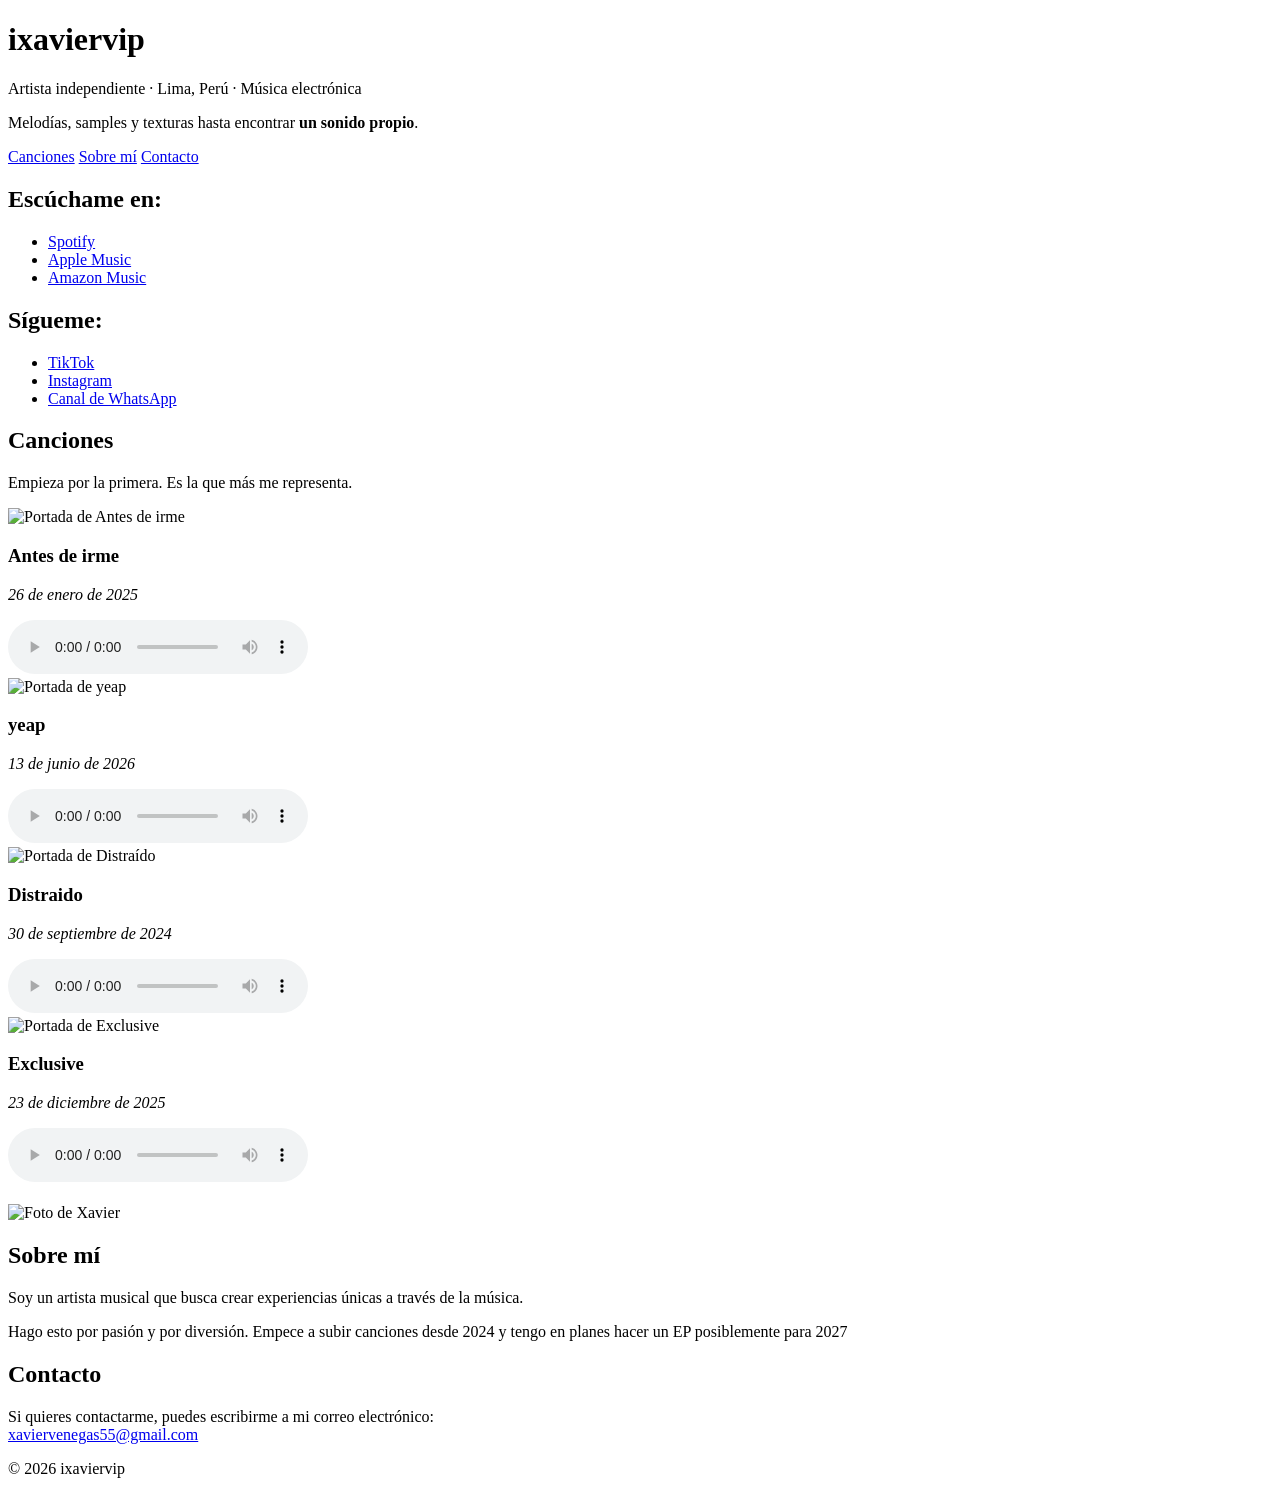
==== index.html @ 906c3d99 "Create index.html for artist ixaviervip This HTML file serves as the main webpage for the artist ixa" ====
<!DOCTYPE html>
    <html lang="es">
        <head>
            <meta charset="utf-8">
            <meta name="viewport" content="width=device-width, initial-scale=1">
            <title>ixaviervip</title>
            <link rel="preconnect" href="https://fonts.googleapis.com">
            <link rel="preconnect" href="https://fonts.gstatic.com" crossorigin>
            <link href="https://fonts.googleapis.com/css2?family=Tiny5+Duo:ital,wght@0,100..900;1,100..900&display=swap" rel="stylesheet">
            <link rel="stylesheet" href="css/style.css">
        </head>
        <body>

            <!-- Cabecera: título y descripción del artista -->

            <header>
                <h1>ixaviervip</h1>
                <p>Artista independiente · Lima, Perú · Música electrónica</p>
                <p>Melodías, samples y texturas hasta encontrar <strong>un sonido propio</strong>.</p>
            </header>

            <!-- Menú de navegación: enlaces a las secciones de abajo -->

            <nav>
                <a href="#canciones">Canciones</a>
                <a href="#sobre-mi">Sobre mí</a>
                <a  href="#contacto">Contacto</a>
            </nav>
    <!-- Enlaces para escuchar mi música y seguirme en redes -->
     
            <section>
                <h2>Escúchame en:</h2>
    <!-- ul = lista con viñetas; cada li es un elemento de la lista -->
                    <ul>
                        <li><a href="https://open.spotify.com/artist/0CFzduNz38JecWC8a5LM9j">Spotify</a></li>
                        <li><a href="https://music.apple.com/gb/artist/ixaviervip/1759605586">Apple Music</a></li>
                        <li><a href="https://music.amazon.com.mx/artists/B0DBJC9X1J/ixaviervip">Amazon Music</a></li>
                    </ul>

                 <h2>Sígueme:</h2>
                    <ul>
                        <li><a href="https://www.tiktok.com/@ixaviervip">TikTok</a></li>
                        <li><a href="https://www.instagram.com/ixaviervip/">Instagram</a></li>
                        <li><a href="https://whatsapp.com/channel/0029Va5AgJGAYlUStphP7M1o">Canal de WhatsApp</a></li>
                    </ul>
            </section>
            <section>   
                <h2 id="canciones">Canciones</h2>
                <p>Empieza por la primera. Es la que más me representa.</p>

                <article>
                    <img src="img/portada_antes_de_irme.png" alt="Portada de Antes de irme" width="130">
                    <div>
                        <h3>Antes de irme</h3>
                        <p><em>26 de enero de 2025</em></p>
                        <audio src="audio/Antes-de-irme.wav" controls></audio>
                    </div>
                </article>
                <article>
                    <img src="img/portada_yeap.jpg" alt="Portada de yeap" width="130">
                    <div>
                        <h3>yeap</h3>
                        <p><em>13 de junio de 2026</em></p>
                        <audio src="audio/yeap.wav" controls></audio>
                    </div>
                </article>
                <article>
                    <img src="img/portada_distraido.png" alt="Portada de Distraído" width="130">
                    <div>
                        <h3>Distraido</h3>
                        <p><em>30 de septiembre de 2024</em></p>
                        <audio src="audio/Distraido.wav" controls></audio>
                    </div>
                </article>
                <article>
                    <img src="img/portada_exclusive.png" alt="Portada de Exclusive" width="130">
                    <div>
                        <h3>Exclusive</h3>
                        <p><em>23 de diciembre de 2025</em></p>
                        <audio src="audio/Exclusive.wav" controls></audio>
                    </div>
                </article>
            </section>
            <br>
            <section>
                <img src="img/xavier_sobre_mi.jpg" alt="Foto de Xavier" width="260">
                <h2 id="sobre-mi">Sobre mí</h2>
                <p>Soy un artista musical que busca crear experiencias únicas a través de la música.</p> 
                <p>Hago esto por pasión y por diversión. Empece a subir canciones desde 2024 y tengo en planes hacer un EP posiblemente para 2027</p>
            </section>
            <section>
                <h2 id="contacto">Contacto</h2>
                <p>Si quieres contactarme, puedes escribirme a mi correo electrónico:<br> <a href="mailto:xaviervenegas55@gmail.com">xaviervenegas55@gmail.com</a></p>
            </section>
         <footer>
            <p>© 2026 ixaviervip</p>
        </footer>
        
        </body>
    </html>
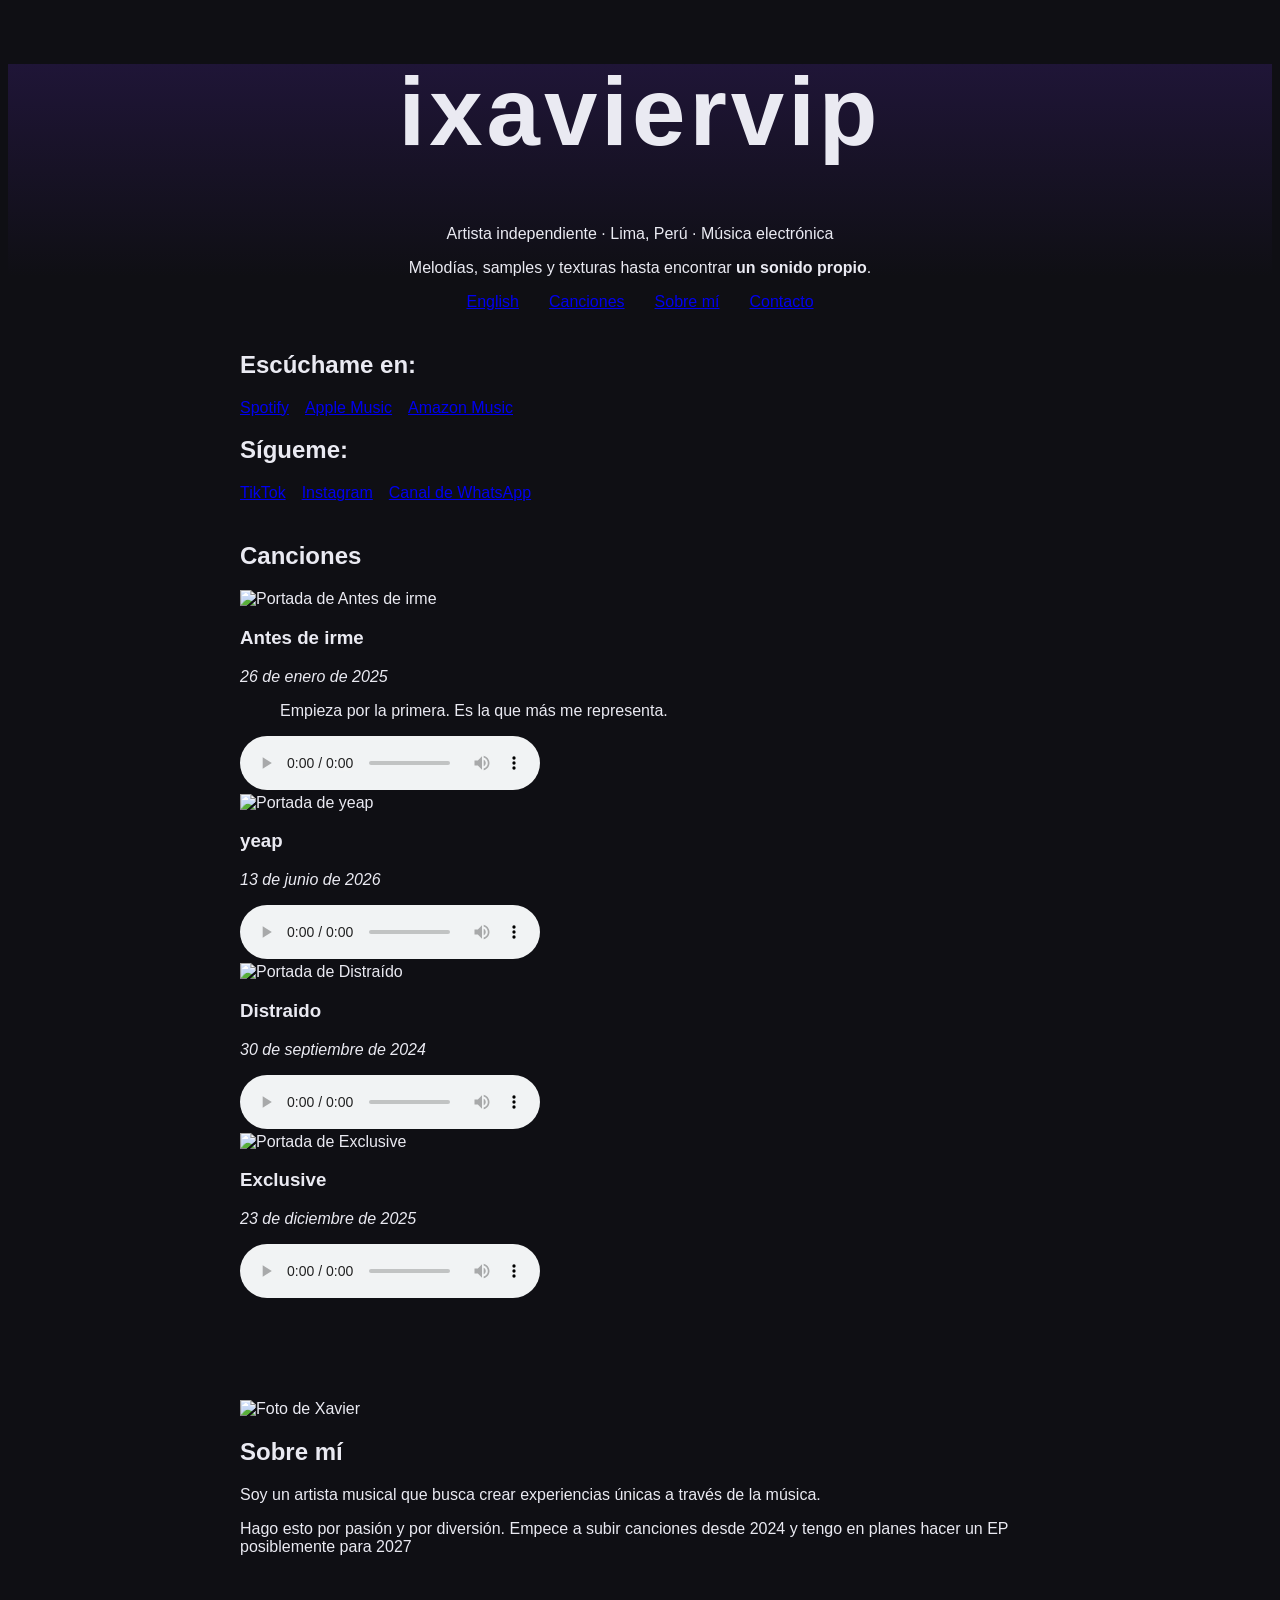
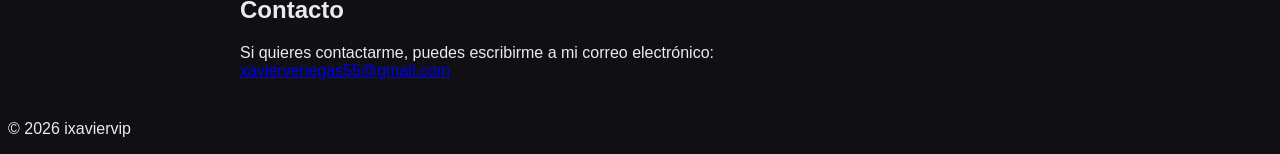
==== commit 6468c757: "Refactor index.html with comments for clarity Added comments to structure and explain sections of th" ====
--- a/index.html
+++ b/index.html
@@ -1,100 +1,129 @@
-    <!DOCTYPE html>
-    <html lang="es">
-        <head>
-            <meta charset="utf-8">
-            <meta name="viewport" content="width=device-width, initial-scale=1">
-            <title>ixaviervip</title>
-            <link rel="preconnect" href="https://fonts.googleapis.com">
-            <link rel="preconnect" href="https://fonts.gstatic.com" crossorigin>
-            <link href="https://fonts.googleapis.com/css2?family=Tiny5+Duo:ital,wght@0,100..900;1,100..900&display=swap" rel="stylesheet">
-            <link rel="stylesheet" href="css/style.css">
-        </head>
-        <body>
+<!DOCTYPE html> <!-- Indica que es un documento HTML5 -->
+<html lang="es"> <!-- Raíz de la página; lang="es" = idioma español -->
 
-            <!-- Cabecera: título y descripción del artista -->
+<!-- ==========================================================
+     HEAD: información de la página que no se ve en pantalla
+     ========================================================== -->
+<head>
+    <meta charset="utf-8"> <!-- Permite tildes y la ñ -->
+    <meta name="viewport" content="width=device-width, initial-scale=1"> <!-- Adapta la página al móvil -->
+    <title>ixaviervip</title> <!-- Texto de la pestaña del navegador -->
 
-            <header>
-                <h1>ixaviervip</h1>
-                <p>Artista independiente · Lima, Perú · Música electrónica</p>
-                <p>Melodías, samples y texturas hasta encontrar <strong>un sonido propio</strong>.</p>
-            </header>
+    <!-- Fuente Tiny5 Duo (Google Fonts) -->
+    <link rel="preconnect" href="https://fonts.googleapis.com">
+    <link rel="preconnect" href="https://fonts.gstatic.com" crossorigin>
+    <link href="https://fonts.googleapis.com/css2?family=Tiny5+Duo:ital,wght@0,100..900;1,100..900&display=swap" rel="stylesheet">
 
-            <!-- Menú de navegación: enlaces a las secciones de abajo -->
+    <!-- Mis estilos -->
+    <link rel="stylesheet" href="css/style.css">
+</head>
 
-            <nav>
-                <a href="#canciones">Canciones</a>
-                <a href="#sobre-mi">Sobre mí</a>
-                <a  href="#contacto">Contacto</a>
-            </nav>
-    <!-- Enlaces para escuchar mi música y seguirme en redes -->
-     
-            <section>
-                <h2>Escúchame en:</h2>
-    <!-- ul = lista con viñetas; cada li es un elemento de la lista -->
-                    <ul>
-                        <li><a href="https://open.spotify.com/artist/0CFzduNz38JecWC8a5LM9j">Spotify</a></li>
-                        <li><a href="https://music.apple.com/gb/artist/ixaviervip/1759605586">Apple Music</a></li>
-                        <li><a href="https://music.amazon.com.mx/artists/B0DBJC9X1J/ixaviervip">Amazon Music</a></li>
-                    </ul>
+<!-- ==========================================================
+     BODY: todo lo que se ve en la página
+     ========================================================== -->
+<body>
 
-                 <h2>Sígueme:</h2>
-                    <ul>
-                        <li><a href="https://www.tiktok.com/@ixaviervip">TikTok</a></li>
-                        <li><a href="https://www.instagram.com/ixaviervip/">Instagram</a></li>
-                        <li><a href="https://whatsapp.com/channel/0029Va5AgJGAYlUStphP7M1o">Canal de WhatsApp</a></li>
-                    </ul>
-            </section>
-            <section>   
-                <h2 id="canciones">Canciones</h2>
-                <p>Empieza por la primera. Es la que más me representa.</p>
+    <!-- 1. CABECERA: nombre y descripción del artista -->
+    <header>
+        <h1>ixaviervip</h1> <!-- Título principal (solo debe haber uno) -->
+        <p>Artista independiente · Lima, Perú · Música electrónica</p>
+        <p>Melodías, samples y texturas hasta encontrar <strong>un sonido propio</strong>.</p> <!-- strong = negrita -->
+    </header>
 
-                <article>
-                    <img src="img/portada_antes_de_irme.png" alt="Portada de Antes de irme" width="130">
-                    <div>
-                        <h3>Antes de irme</h3>
-                        <p><em>26 de enero de 2025</em></p>
-                        <audio src="audio/Antes-de-irme.wav" controls></audio>
-                    </div>
-                </article>
-                <article>
-                    <img src="img/portada_yeap.jpg" alt="Portada de yeap" width="130">
-                    <div>
-                        <h3>yeap</h3>
-                        <p><em>13 de junio de 2026</em></p>
-                        <audio src="audio/yeap.wav" controls></audio>
-                    </div>
-                </article>
-                <article>
-                    <img src="img/portada_distraido.png" alt="Portada de Distraído" width="130">
-                    <div>
-                        <h3>Distraido</h3>
-                        <p><em>30 de septiembre de 2024</em></p>
-                        <audio src="audio/Distraido.wav" controls></audio>
-                    </div>
-                </article>
-                <article>
-                    <img src="img/portada_exclusive.png" alt="Portada de Exclusive" width="130">
-                    <div>
-                        <h3>Exclusive</h3>
-                        <p><em>23 de diciembre de 2025</em></p>
-                        <audio src="audio/Exclusive.wav" controls></audio>
-                    </div>
-                </article>
-            </section>
-            <br>
-            <section>
-                <img src="img/xavier_sobre_mi.jpg" alt="Foto de Xavier" width="260">
-                <h2 id="sobre-mi">Sobre mí</h2>
-                <p>Soy un artista musical que busca crear experiencias únicas a través de la música.</p> 
-                <p>Hago esto por pasión y por diversión. Empece a subir canciones desde 2024 y tengo en planes hacer un EP posiblemente para 2027</p>
-            </section>
-            <section>
-                <h2 id="contacto">Contacto</h2>
-                <p>Si quieres contactarme, puedes escribirme a mi correo electrónico:<br> <a href="mailto:xaviervenegas55@gmail.com">xaviervenegas55@gmail.com</a></p>
-            </section>
-         <footer>
-            <p>© 2026 ixaviervip</p>
-        </footer>
-        
-        </body>
-    </html>
+    <!-- 2. MENÚ: enlaces internos que llevan a cada sección por su id -->
+    <nav>
+        <a href="en.html" class="idioma">English</a>
+        <a href="#canciones">Canciones</a>
+        <a href="#sobre-mi">Sobre mí</a>
+        <a href="#contacto">Contacto</a>
+    </nav>
+
+    <!-- 3. ENLACES: plataformas de música y redes sociales -->
+    <section>
+        <h2>Escúchame en:</h2>
+        <!-- ul = lista con viñetas; cada li es un elemento de la lista -->
+        <ul>
+            <li><a href="https://open.spotify.com/artist/0CFzduNz38JecWC8a5LM9j">Spotify</a></li>
+            <li><a href="https://music.apple.com/gb/artist/ixaviervip/1759605586">Apple Music</a></li>
+            <li><a href="https://music.amazon.com.mx/artists/B0DBJC9X1J/ixaviervip">Amazon Music</a></li>
+        </ul>
+
+        <h2>Sígueme:</h2>
+        <ul>
+            <li><a href="https://www.tiktok.com/@ixaviervip">TikTok</a></li>
+            <li><a href="https://www.instagram.com/ixaviervip/">Instagram</a></li>
+            <li><a href="https://whatsapp.com/channel/0029Va5AgJGAYlUStphP7M1o">Canal de WhatsApp</a></li>
+        </ul>
+    </section>
+
+    <!-- 4. CANCIONES: cada article es una tarjeta (portada + título + fecha + audio) -->
+    <section>
+        <h2 id="canciones">Canciones</h2> <!-- El id es el destino del enlace del menú -->
+
+        <!-- Canción 1 -->
+        <article>
+            <img src="img/portada_antes_de_irme.png" alt="Portada de Antes de irme" width="130"> <!-- alt = descripción de la imagen -->
+            <div> <!-- Agrupa el texto para ponerlo al lado de la portada -->
+                <h3>Antes de irme</h3>
+                <p><em>26 de enero de 2025</em></p> <!-- em = cursiva -->
+                <blockquote>Empieza por la primera. Es la que más me representa.</blockquote> <!-- Cita -->
+                <audio src="audio/Antes-de-irme.wav" controls></audio> <!-- controls = muestra los botones -->
+            </div>
+        </article>
+
+        <!-- Canción 2 -->
+        <article>
+            <img src="img/portada_yeap.jpg" alt="Portada de yeap" width="130">
+            <div>
+                <h3>yeap</h3>
+                <p><em>13 de junio de 2026</em></p>
+                <audio src="audio/yeap.wav" controls></audio>
+            </div>
+        </article>
+
+        <!-- Canción 3 -->
+        <article>
+            <img src="img/portada_distraido.png" alt="Portada de Distraído" width="130">
+            <div>
+                <h3>Distraido</h3>
+                <p><em>30 de septiembre de 2024</em></p>
+                <audio src="audio/Distraido.wav" controls></audio>
+            </div>
+        </article>
+
+        <!-- Canción 4 -->
+        <article>
+            <img src="img/portada_exclusive.png" alt="Portada de Exclusive" width="130">
+            <div>
+                <h3>Exclusive</h3>
+                <p><em>23 de diciembre de 2025</em></p>
+                <audio src="audio/Exclusive.wav" controls></audio>
+            </div>
+        </article>
+    </section>
+
+    <br> <!-- Salto de línea para separar secciones (mejor hacerlo con CSS: margin) -->
+
+    <!-- 5. SOBRE MÍ -->
+    <section>
+        <img src="img/xavier_sobre_mi.jpg" alt="Foto de Xavier" width="260">
+        <h2 id="sobre-mi">Sobre mí</h2>
+        <p>Soy un artista musical que busca crear experiencias únicas a través de la música.</p>
+        <p>Hago esto por pasión y por diversión. Empece a subir canciones desde 2024 y tengo en planes hacer un EP posiblemente para 2027</p>
+    </section>
+
+    <!-- 6. CONTACTO -->
+    <section>
+        <h2 id="contacto">Contacto</h2>
+        <p>Si quieres contactarme, puedes escribirme a mi correo electrónico:<br> <!-- br = salto de línea -->
+            <a href="mailto:xaviervenegas55@gmail.com">xaviervenegas55@gmail.com</a> <!-- mailto: abre el correo -->
+        </p>
+    </section>
+
+    <!-- 7. PIE DE PÁGINA -->
+    <footer>
+        <p>© 2026 ixaviervip</p>
+    </footer>
+
+</body>
+</html>
--- a/css/style.css
+++ b/css/style.css
@@ -0,0 +1,35 @@
+   body {   
+    background: #0f0f14;
+    color: #eaeaf2;
+    font-family: Arial, sans-serif; 
+    }
+    section {
+     max-width: 800px;
+    margin: 40px auto; 
+    }
+   header { 
+    text-align: center; 
+    background: linear-gradient(#1f1537, #0f0f14); 
+    }
+    h1 {
+  font-family: "Tiny5 Duo", sans-serif;
+  font-weight: 700;
+  font-style: normal;
+  font-size: clamp(2.5rem, 10vw, 6rem);
+  letter-spacing: 4px;
+  line-height: 1;
+  font-variation-settings: "ROND" 100;
+    }
+   nav { 
+    display: flex; 
+    justify-content: center; 
+    gap: 30px; position: sticky; 
+    top: 0; 
+}
+/* Listas de enlaces: sin viñetas y en horizontal */
+  section ul {
+    list-style: none;   /* quita los puntos */
+    padding: 0;         /* quita la sangría */
+    display: flex;      /* pone los elementos en fila */
+    gap: 16px;          /* espacio entre ellos */
+  }
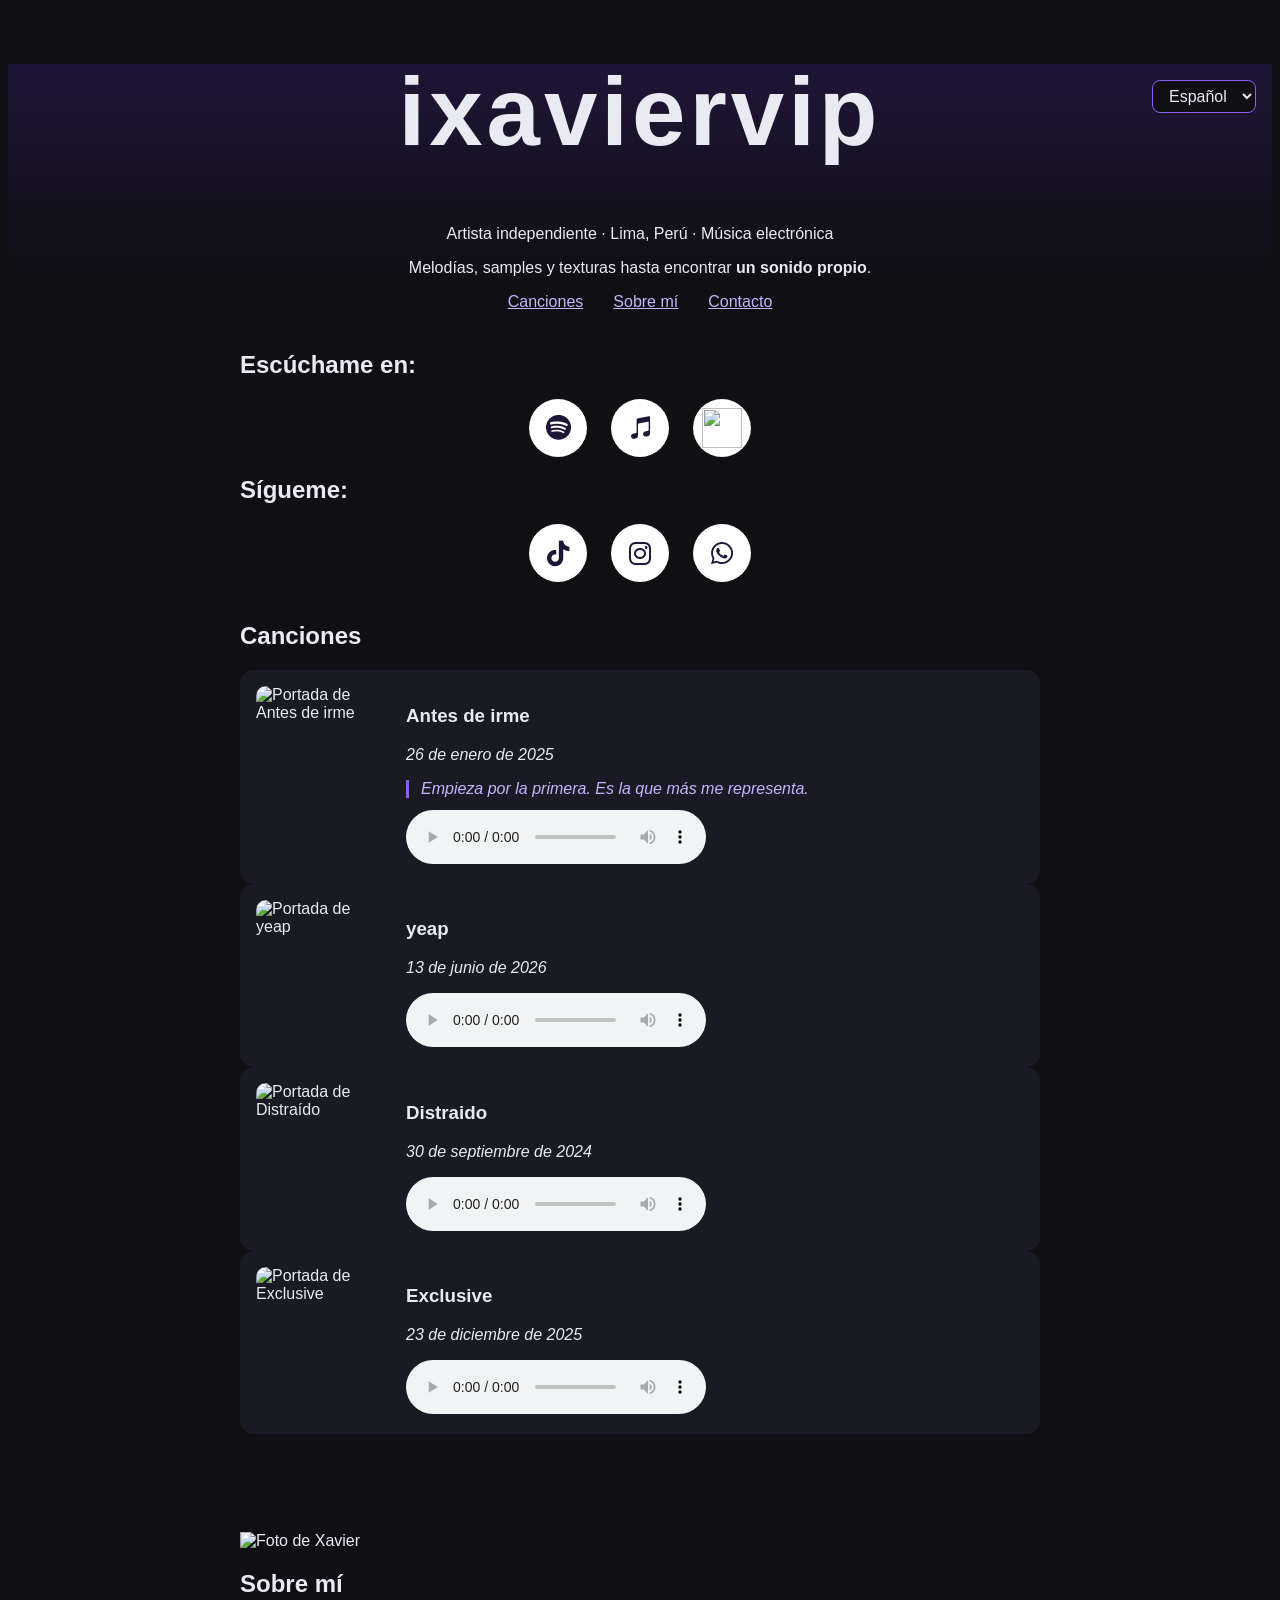
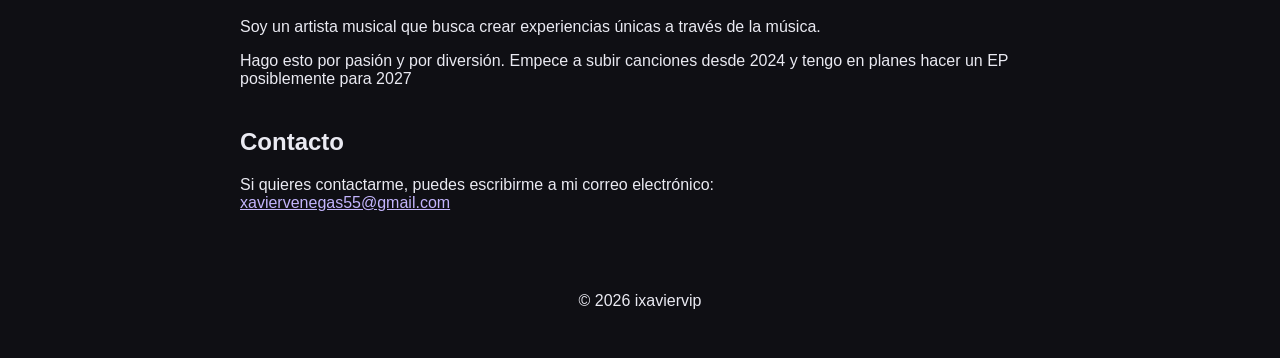
==== commit 8d8f8219: "Enhance index.html with language selector and icons Added language selector and social media icons w" ====
--- a/index.html
+++ b/index.html
@@ -13,6 +13,8 @@
     <link rel="preconnect" href="https://fonts.googleapis.com">
     <link rel="preconnect" href="https://fonts.gstatic.com" crossorigin>
     <link href="https://fonts.googleapis.com/css2?family=Tiny5+Duo:ital,wght@0,100..900;1,100..900&display=swap" rel="stylesheet">
+    <!-- Iconos de Font Awesome -->
+    <link rel="stylesheet" href="https://cdnjs.cloudflare.com/ajax/libs/font-awesome/6.5.2/css/all.min.css">
 
     <!-- Mis estilos -->
     <link rel="stylesheet" href="css/style.css">
@@ -25,6 +27,13 @@
 
     <!-- 1. CABECERA: nombre y descripción del artista -->
     <header>
+        <!-- Selector de idioma (desplegable, esquina superior derecha) -->
+    <div class="idiomas">
+        <select onchange="location.href=this.value" aria-label="Idioma">
+            <option value="index.html" selected>Español</option>
+            <option value="en.html">English</option>
+        </select>
+    </div>
         <h1>ixaviervip</h1> <!-- Título principal (solo debe haber uno) -->
         <p>Artista independiente · Lima, Perú · Música electrónica</p>
         <p>Melodías, samples y texturas hasta encontrar <strong>un sonido propio</strong>.</p> <!-- strong = negrita -->
@@ -32,7 +41,6 @@
 
     <!-- 2. MENÚ: enlaces internos que llevan a cada sección por su id -->
     <nav>
-        <a href="en.html" class="idioma">English</a>
         <a href="#canciones">Canciones</a>
         <a href="#sobre-mi">Sobre mí</a>
         <a href="#contacto">Contacto</a>
@@ -40,20 +48,20 @@
 
     <!-- 3. ENLACES: plataformas de música y redes sociales -->
     <section>
+        <!-- ul = lista con viñetas; cada li es un elemento de la lista -->
         <h2>Escúchame en:</h2>
-        <!-- ul = lista con viñetas; cada li es un elemento de la lista -->
-        <ul>
-            <li><a href="https://open.spotify.com/artist/0CFzduNz38JecWC8a5LM9j">Spotify</a></li>
-            <li><a href="https://music.apple.com/gb/artist/ixaviervip/1759605586">Apple Music</a></li>
-            <li><a href="https://music.amazon.com.mx/artists/B0DBJC9X1J/ixaviervip">Amazon Music</a></li>
-        </ul>
+             <ul class="redes">
+                <li><a href="https://open.spotify.com/artist/0CFzduNz38JecWC8a5LM9j" aria-label="Spotify"><i class="fa-brands fa-spotify"></i></a></li>
+                <li><a href="https://music.apple.com/gb/artist/ixaviervip/1759605586" aria-label="Apple Music"><i class="fa-brands fa-itunes-note"></i></a></li>
+                <li><a href="https://music.amazon.com.mx/artists/B0DBJC9X1J/ixaviervip" aria-label="Amazon Music"><img src="img/icons/amazon-music.svg" alt=""></a></li>
+             </ul>
 
         <h2>Sígueme:</h2>
-        <ul>
-            <li><a href="https://www.tiktok.com/@ixaviervip">TikTok</a></li>
-            <li><a href="https://www.instagram.com/ixaviervip/">Instagram</a></li>
-            <li><a href="https://whatsapp.com/channel/0029Va5AgJGAYlUStphP7M1o">Canal de WhatsApp</a></li>
-        </ul>
+            <ul class="redes">
+                <li><a href="https://www.tiktok.com/@ixaviervip" aria-label="TikTok"><i class="fa-brands fa-tiktok"></i></a></li>
+                <li><a href="https://www.instagram.com/ixaviervip/" aria-label="Instagram"><i class="fa-brands fa-instagram"></i></a></li>
+                <li><a href="https://whatsapp.com/channel/0029Va5AgJGAYlUStphP7M1o" aria-label="Canal de WhatsApp"><i class="fa-brands fa-whatsapp"></i></a></li>
+            </ul>
     </section>
 
     <!-- 4. CANCIONES: cada article es una tarjeta (portada + título + fecha + audio) -->
--- a/css/style.css
+++ b/css/style.css
@@ -1,35 +1,157 @@
-   body {   
+/* ==========================================================
+   ESTILOS DE ixaviervip
+   Orden: 1. Base · 2. Cabecera y título · 3. Menú
+          4. Secciones · 5. Listas de enlaces
+          6. Tarjetas de canciones · 7. Cita
+   ========================================================== */
+
+
+/* ===== 1. BASE: lo que afecta a toda la página ===== */
+body {
+  background: #0f0f14;           /* fondo oscuro */
+  color: #eaeaf2;                /* color del texto */
+  font-family: Arial, sans-serif; /* letra de todo el texto */
+}
+
+
+/* ===== 2. CABECERA Y TÍTULO ===== */
+header {
+  text-align: center;                                /* centra el texto */
+  background: linear-gradient(#1f1537, #0f0f14);     /* degradado: morado arriba, oscuro abajo */
+  position: relative;                                /* el selector de idioma se coloca respecto al header */
+}
+
+.idiomas {
+    position: absolute;   /* lo saca del flujo normal */
+    top: 16px;            /* separación desde arriba */
+    right: 16px;          /* separación desde la derecha */
+}
+
+.idiomas select {
     background: #0f0f14;
     color: #eaeaf2;
-    font-family: Arial, sans-serif; 
+    border: 1px solid #8b5cf6;
+    border-radius: 8px;
+    padding: 6px 12px;
+    font-size: 1rem;
+    cursor: pointer;
+}
+
+@media (max-width: 600px) {
+    .idiomas {
+        position: static;       /* en móvil deja de ser esquina y pasa a ir centrado arriba */
+        width: max-content;
+        margin: 12px auto 0;
     }
-    section {
-     max-width: 800px;
-    margin: 40px auto; 
-    }
-   header { 
-    text-align: center; 
-    background: linear-gradient(#1f1537, #0f0f14); 
-    }
-    h1 {
-  font-family: "Tiny5 Duo", sans-serif;
-  font-weight: 700;
-  font-style: normal;
-  font-size: clamp(2.5rem, 10vw, 6rem);
-  letter-spacing: 4px;
-  line-height: 1;
-  font-variation-settings: "ROND" 100;
-    }
-   nav { 
-    display: flex; 
-    justify-content: center; 
-    gap: 30px; position: sticky; 
-    top: 0; 
 }
-/* Listas de enlaces: sin viñetas y en horizontal */
-  section ul {
-    list-style: none;   /* quita los puntos */
-    padding: 0;         /* quita la sangría */
-    display: flex;      /* pone los elementos en fila */
-    gap: 16px;          /* espacio entre ellos */
-  }
+
+h1 {
+  font-family: "Tiny5 Duo", sans-serif;   /* fuente de Google Fonts (sans-serif es el respaldo) */
+  font-weight: 700;                       /* grosor de la letra */
+  font-style: normal;                     /* sin cursiva */
+  font-size: clamp(2.5rem, 10vw, 6rem);   /* tamaño: mínimo, ideal según pantalla, máximo */
+  letter-spacing: 4px;                    /* espacio entre letras */
+  line-height: 1;                         /* altura de línea ajustada */
+  font-variation-settings: "ROND" 100;    /* redondea las esquinas de los píxeles */
+}
+
+a {
+  color: #c4b5fd;                /* color de todos los enlaces: lila claro (legible sobre fondo oscuro) */
+}
+
+a:hover {
+  color: #ffffff;                /* al pasar el ratón por encima, el enlace se vuelve blanco */
+}
+
+/* ===== 3. MENÚ DE NAVEGACIÓN ===== */
+nav {
+  display: flex;               /* pone los enlaces en fila */
+  justify-content: center;     /* los centra */
+  gap: 30px;                   /* espacio entre enlaces */
+  position: sticky;            /* se queda pegado arriba al bajar */
+  top: 0;                      /* pegado al borde superior */
+}
+
+
+/* ===== 4. SECCIONES ===== */
+section {
+  max-width: 800px;            /* ancho máximo del contenido */
+  margin: 40px auto;           /* 40px arriba y abajo; auto = centrada */
+}
+
+
+/* ===== 5. LISTAS DE ENLACES (Escúchame en / Sígueme) ===== */
+section ul {
+  list-style: none;            /* quita los puntos */
+  padding: 0;                  /* quita la sangría */
+  display: flex;               /* pone los elementos en fila */
+  gap: 16px;                   /* espacio entre ellos */
+}
+
+/* ===== BOTONES DE REDES Y PLATAFORMAS (círculos con icono) ===== */
+.redes {
+  justify-content: center;     /* centra los círculos (ya es flex por "section ul") */
+  gap: 24px;                   /* separación entre ellos */
+}
+
+.redes a {
+  display: flex;
+  align-items: center;         /* centra el icono dentro del círculo */
+  justify-content: center;
+  width: 58px;
+  height: 58px;
+  border-radius: 50%;          /* lo hace circular */
+  background: #ffffff;
+  color: #1f1537;              /* color de los iconos de fuente */
+  font-size: 1.6rem;           /* tamaño de esos iconos */
+  text-decoration: none;
+  transition: transform 0.2s, background 0.2s;
+}
+
+.redes a:hover {
+  transform: translateY(-4px); /* sube un poco al pasar el ratón */
+  background: #c4b5fd;         /* fondo lila al pasar el ratón */
+}
+
+.redes a img {
+  width: 40px;                 /* logo de Amazon Music */
+  height: 40px;
+}
+
+/* ===== 6. TARJETAS DE CANCIONES ===== */
+article {
+  display: flex;                    /* portada a la izquierda, texto a la derecha */
+  gap: 20px;                        /* espacio entre portada y texto */
+  background: #1a1a24;              /* fondo de la tarjeta */
+  padding: 16px;                    /* espacio interior */
+  border-radius: 14px;              /* esquinas redondeadas */
+  transition: transform 0.2s;       /* anima el movimiento al pasar el ratón */
+}
+
+article:hover {
+  transform: translateY(-4px);      /* la tarjeta sube 4px al pasar el ratón */
+}
+
+article img {
+  width: 130px;
+  height: 130px;                    /* portada cuadrada */
+  object-fit: cover;                /* recorta lo que sobre en lugar de estirar */
+  border-radius: 10px;              /* esquinas redondeadas */
+  flex-shrink: 0;                   /* evita que se encoja al faltar espacio */
+}
+
+
+/* ===== 7. CITA (blockquote) ===== */
+blockquote {
+  margin: 8px 0 12px;               /* separación arriba y abajo */
+  padding-left: 12px;               /* espacio entre la línea y el texto */
+  border-left: 3px solid #8b5cf6;   /* línea morada a la izquierda */
+  color: #c4b5fd;                   /* color del texto de la cita */
+  font-style: italic;               /* cursiva */
+}
+
+/* ===== 8. PIE DE PÁGINA ===== */
+footer {
+  text-align: center;   /* centra el texto */
+  padding: 24px;        /* espacio arriba y abajo */
+}
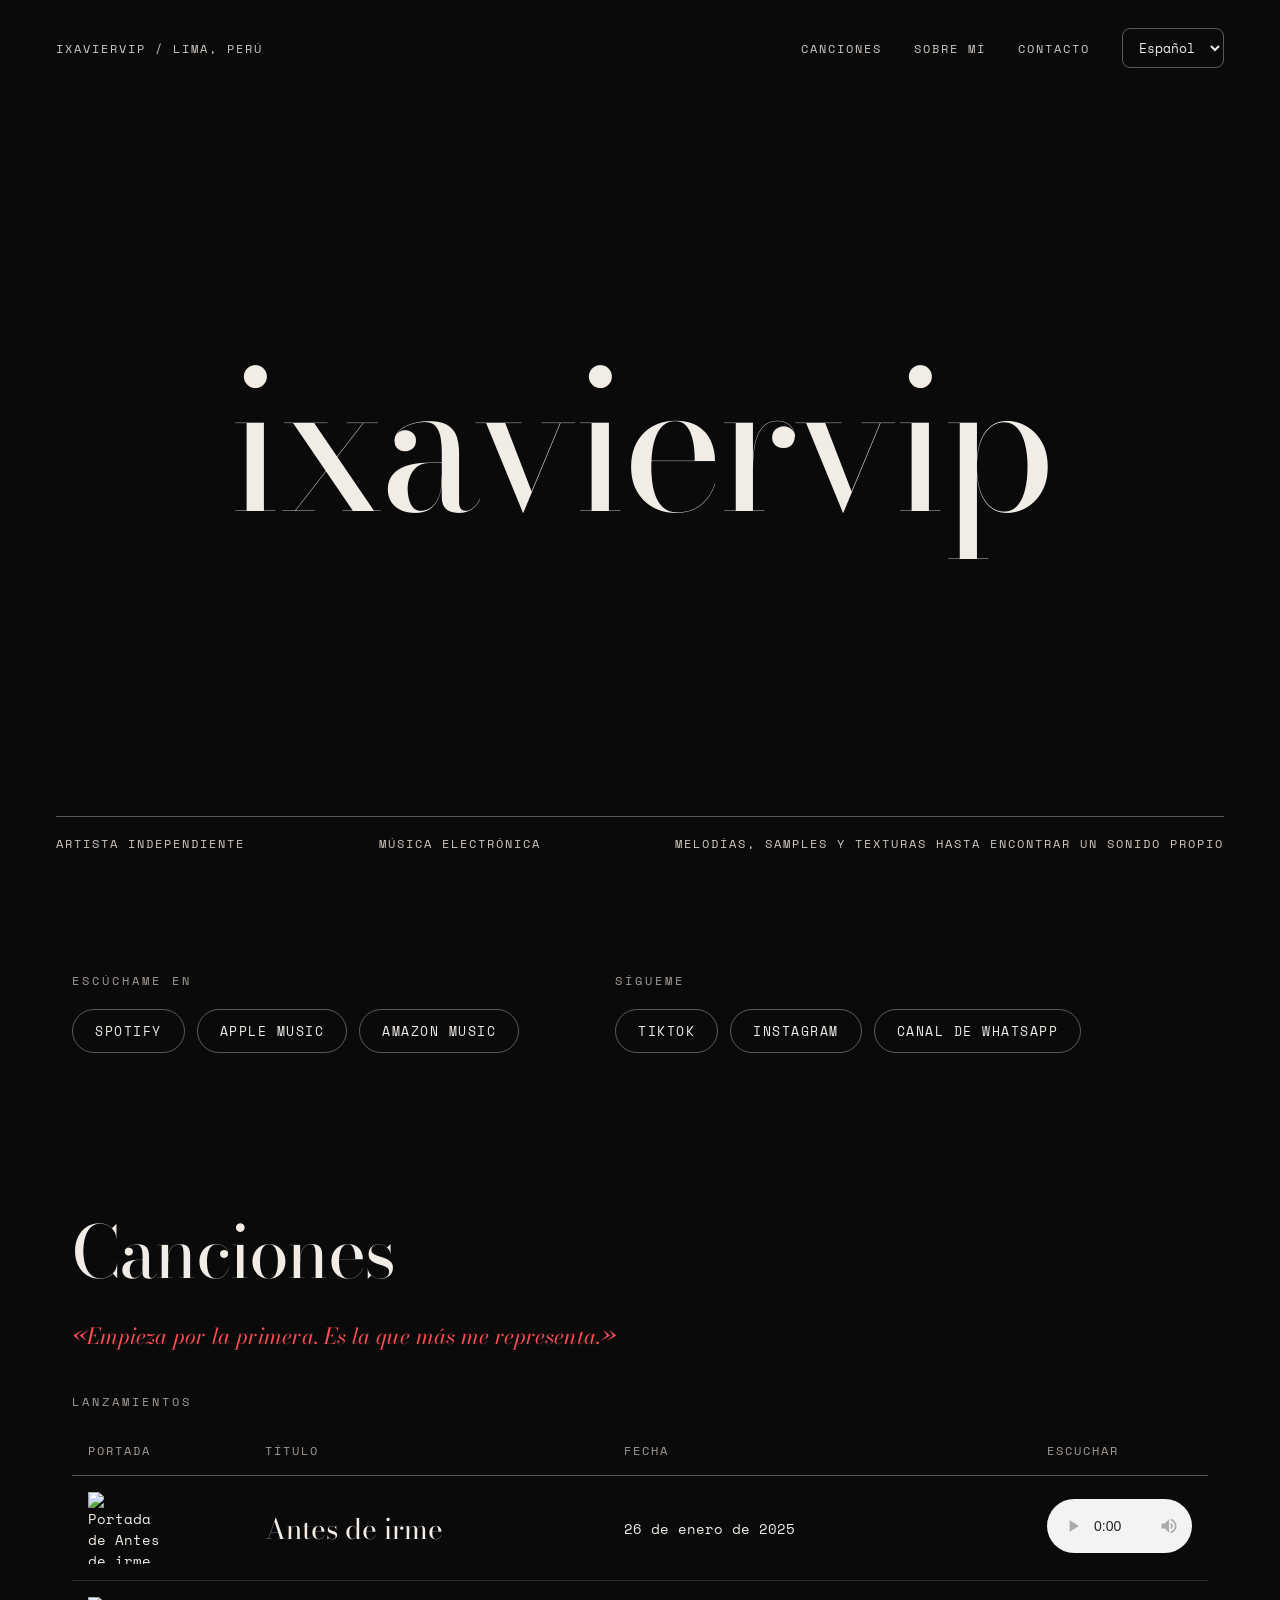
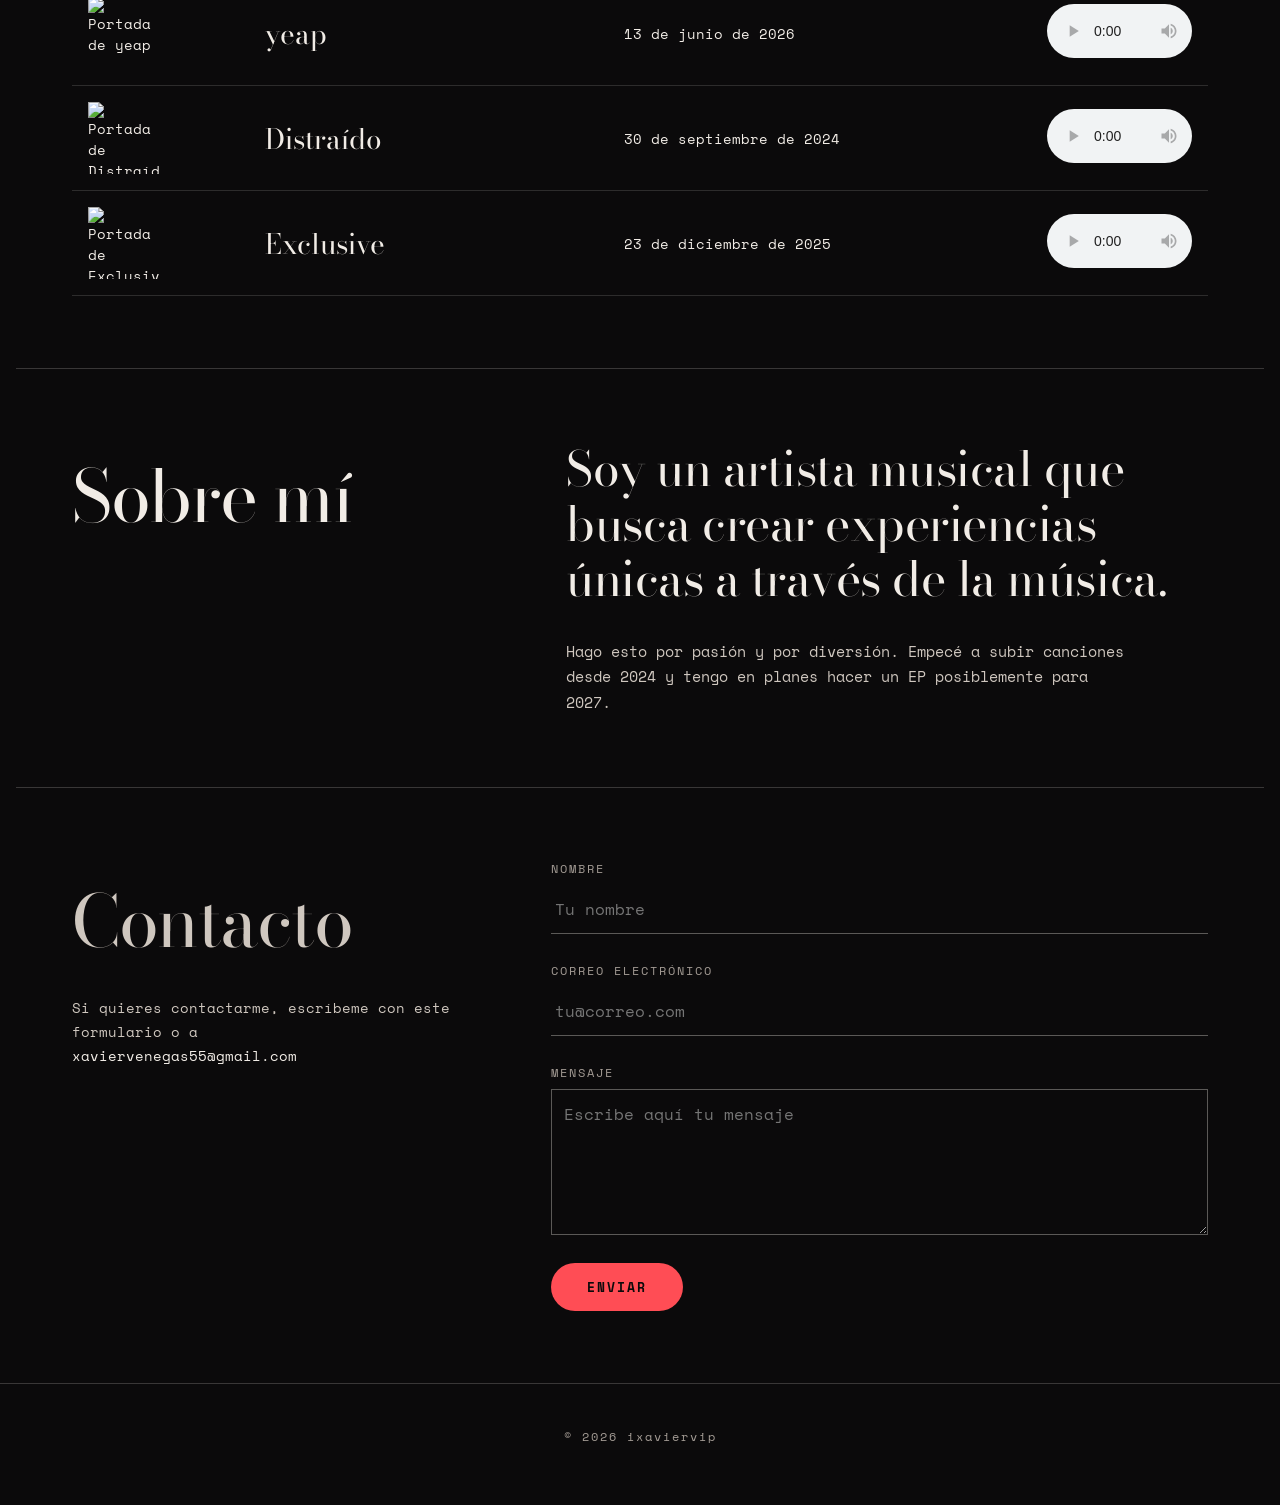
==== commit ecb293ac: "Refactor index.html structure and content" ====
--- a/index.html
+++ b/index.html
@@ -1,137 +1,156 @@
-<!DOCTYPE html> <!-- Indica que es un documento HTML5 -->
-<html lang="es"> <!-- Raíz de la página; lang="es" = idioma español -->
+<!DOCTYPE html> <!-- Documento HTML5 -->
+<html lang="es"> <!-- lang="es" = idioma de la página -->
+    <head>
+        <meta charset="UTF-8"> <!-- Permite tildes y ñ -->
+        <meta name="viewport" content="width=device-width, initial-scale=1.0"> <!-- Adapta al móvil -->
+        <title>ixaviervip</title> <!-- Texto de la pestaña -->
 
-<!-- ==========================================================
-     HEAD: información de la página que no se ve en pantalla
-     ========================================================== -->
-<head>
-    <meta charset="utf-8"> <!-- Permite tildes y la ñ -->
-    <meta name="viewport" content="width=device-width, initial-scale=1"> <!-- Adapta la página al móvil -->
-    <title>ixaviervip</title> <!-- Texto de la pestaña del navegador -->
+        <!-- Fuentes de Google: Bodoni Moda (títulos) y Space Mono (textos pequeños) -->
+        <link rel="preconnect" href="https://fonts.googleapis.com">
+        <link rel="preconnect" href="https://fonts.gstatic.com" crossorigin>
+        <link href="https://fonts.googleapis.com/css2?family=Bodoni+Moda:ital,opsz,wght@0,6..96,400;1,6..96,400&family=Space+Mono:wght@400;700&display=swap" rel="stylesheet">
 
-    <!-- Fuente Tiny5 Duo (Google Fonts) -->
-    <link rel="preconnect" href="https://fonts.googleapis.com">
-    <link rel="preconnect" href="https://fonts.gstatic.com" crossorigin>
-    <link href="https://fonts.googleapis.com/css2?family=Tiny5+Duo:ital,wght@0,100..900;1,100..900&display=swap" rel="stylesheet">
-    <!-- Iconos de Font Awesome -->
-    <link rel="stylesheet" href="https://cdnjs.cloudflare.com/ajax/libs/font-awesome/6.5.2/css/all.min.css">
+        <!-- Mis estilos -->
+        <link rel="stylesheet" href="css/style.css">
+    </head>
+    <body>
+        <!-- 1. CABECERA: foto de fondo, menú, selector de idioma y título -->
+        <header class="hero">
+            <!-- Barra superior: nombre a la izquierda, menú e idioma a la derecha -->
+             <div class="barra">    
+                <span class="etiqueta">ixaviervip / Lima, Perú</span> <!-- span = texto en línea sin significado especial -->
 
-    <!-- Mis estilos -->
-    <link rel="stylesheet" href="css/style.css">
-</head>
+                <nav class="menu"> <!-- nav = menú; los href="#..." saltan a la sección con ese id -->
+                    <a href="#canciones">Canciones</a>
+                    <a href="#sobre-mi">Sobre mí</a>
+                    <a href="#contacto">Contacto</a>
 
-<!-- ==========================================================
-     BODY: todo lo que se ve en la página
-     ========================================================== -->
-<body>
+                    <!-- select = desplegable; al cambiar, onchange lleva a la página elegida -->
+                     <select onchange="location.href=this.value" aria-label="Idioma">   
+                        <option value="index.html" selected>Español</option> <!-- selected = la opción activa -->
+                        <option value="en.html">English</option>
+                     </select>
+                </nav>
+             </div>
 
-    <!-- 1. CABECERA: nombre y descripción del artista -->
-    <header>
-        <!-- Selector de idioma (desplegable, esquina superior derecha) -->
-    <div class="idiomas">
-        <select onchange="location.href=this.value" aria-label="Idioma">
-            <option value="index.html" selected>Español</option>
-            <option value="en.html">English</option>
-        </select>
-    </div>
-        <h1>ixaviervip</h1> <!-- Título principal (solo debe haber uno) -->
-        <p>Artista independiente · Lima, Perú · Música electrónica</p>
-        <p>Melodías, samples y texturas hasta encontrar <strong>un sonido propio</strong>.</p> <!-- strong = negrita -->
-    </header>
+             <h1>ixaviervip</h1> <!-- Título principal (solo uno por página) -->
+             
+             <!-- Tres datos pequeños en la parte de abajo -->
+             <div class="datos">
+                <span>Artista independiente</span>
+                <span>Música electrónica</span>
+                <span>Melodías, samples y texturas hasta encontrar un sonido propio</span>
+             </div> 
+        </header>
 
-    <!-- 2. MENÚ: enlaces internos que llevan a cada sección por su id -->
-    <nav>
-        <a href="#canciones">Canciones</a>
-        <a href="#sobre-mi">Sobre mí</a>
-        <a href="#contacto">Contacto</a>
-    </nav>
+        <!-- 2. ENLACES: plataformas de música y redes -->
+         <section class="enlaces">
+            <div>
+                <h2 class="etiqueta-seccion">Escúchame en</h2>
+                <ul class="pills"> <!-- ul = lista; cada li es un elemento -->
+                    <li><a class="pill" href="https://open.spotify.com/artist/0CFzduNz38JecWC8a5LM9j">Spotify</a></li>
+                    <li><a class="pill" href="https://music.apple.com/gb/artist/ixaviervip/1759605586">Apple Music</a></li>
+                    <li><a class="pill" href="https://music.amazon.com.mx/artists/B0DBJC9X1J/ixaviervip">Amazon Music</a></li>
+                </ul>
+            </div>
 
-    <!-- 3. ENLACES: plataformas de música y redes sociales -->
-    <section>
-        <!-- ul = lista con viñetas; cada li es un elemento de la lista -->
-        <h2>Escúchame en:</h2>
-             <ul class="redes">
-                <li><a href="https://open.spotify.com/artist/0CFzduNz38JecWC8a5LM9j" aria-label="Spotify"><i class="fa-brands fa-spotify"></i></a></li>
-                <li><a href="https://music.apple.com/gb/artist/ixaviervip/1759605586" aria-label="Apple Music"><i class="fa-brands fa-itunes-note"></i></a></li>
-                <li><a href="https://music.amazon.com.mx/artists/B0DBJC9X1J/ixaviervip" aria-label="Amazon Music"><img src="img/icons/amazon-music.svg" alt=""></a></li>
-             </ul>
+            <div>
+                <h2 class="etiqueta-seccion">Sígueme</h2>
+                <ul class="pills">
+                    <li><a class="pill" href="https://www.tiktok.com/@ixaviervip">TikTok</a></li>
+                    <li><a class="pill" href="https://www.instagram.com/ixaviervip/">Instagram</a></li>
+                    <li><a class="pill" href="https://whatsapp.com/channel/0029Va5AgJGAYlUStphP7M1o">Canal de WhatsApp</a></li>
+                </ul>
+            </div>
+         </section>
 
-        <h2>Sígueme:</h2>
-            <ul class="redes">
-                <li><a href="https://www.tiktok.com/@ixaviervip" aria-label="TikTok"><i class="fa-brands fa-tiktok"></i></a></li>
-                <li><a href="https://www.instagram.com/ixaviervip/" aria-label="Instagram"><i class="fa-brands fa-instagram"></i></a></li>
-                <li><a href="https://whatsapp.com/channel/0029Va5AgJGAYlUStphP7M1o" aria-label="Canal de WhatsApp"><i class="fa-brands fa-whatsapp"></i></a></li>
-            </ul>
-    </section>
+         <!-- 3. CANCIONES: cita + tabla -->
+          <section>
+            <h2 id="canciones" class="titulo-grande">Canciones</h2> <!-- el id es el destino del enlace del menú -->
+            <blockquote class="cita">«Empieza por la primera. Es la que más me representa.»</blockquote> <!-- blockquote = cita -->
 
-    <!-- 4. CANCIONES: cada article es una tarjeta (portada + título + fecha + audio) -->
-    <section>
-        <h2 id="canciones">Canciones</h2> <!-- El id es el destino del enlace del menú -->
+            <div class="tabla-caja"> <!-- caja con scroll horizontal si la pantalla es estrecha --> 
+                <table> <!-- table = tabla -->
+                    <caption>Lanzamientos</caption> <!-- título de la tabla -->
+                    <thead> <!-- cabecera de la tabla -->
+                        <tr> <!-- tr = fila -->
+                            <th scope="col">Portada</th> <!-- th = celda de título; scope="col" = título de columna -->
+                            <th scope="col">Título</th>
+                            <th scope="col">Fecha</th>
+                            <th scope="col">Escuchar</th>
+                        </tr>
+                    </thead>
+                    <tbody> <!-- cuerpo: una fila por canción -->
+                        <tr>
+                            <td><img src="img/portada_antes_de_irme.png" alt="Portada de Antes de irme"></td> <!-- td = celda normal -->
+                            <th scope="row">Antes de irme</th> <!-- scope="row" = título de fila -->
+                            <td>26 de enero de 2025</td>
+                            <td><audio src="audio/Antes-de-irme.wav" controls></audio></td>
+                        </tr>
+                        <tr>
+                            <td><img src="img/portada_yeap.jpg" alt="Portada de yeap"></td>
+                            <th scope="row">yeap</th>
+                            <td>13 de junio de 2026</td>
+                            <td><audio src="audio/yeap.wav" controls></audio></td>
+                        </tr>
+                        <tr>
+                            <td><img src="img/portada_distraido.png" alt="Portada de Distraído"></td>
+                            <th scope="row">Distraído</th>
+                            <td>30 de septiembre de 2024</td>
+                            <td><audio src="audio/Distraido.wav" controls></audio></td>
+                        </tr>  
+                        <tr>
+                            <td><img src="img/portada_exclusive.png" alt="Portada de Exclusive"></td>
+                            <th scope="row">Exclusive</th>
+                            <td>23 de diciembre de 2025</td>
+                            <td><audio src="audio/Exclusive.wav" controls></audio></td>
+                        </tr>
+                    </tbody>
+                </table>
+            </div>
+          </section>
 
-        <!-- Canción 1 -->
-        <article>
-            <img src="img/portada_antes_de_irme.png" alt="Portada de Antes de irme" width="130"> <!-- alt = descripción de la imagen -->
-            <div> <!-- Agrupa el texto para ponerlo al lado de la portada -->
-                <h3>Antes de irme</h3>
-                <p><em>26 de enero de 2025</em></p> <!-- em = cursiva -->
-                <blockquote>Empieza por la primera. Es la que más me representa.</blockquote> <!-- Cita -->
-                <audio src="audio/Antes-de-irme.wav" controls></audio> <!-- controls = muestra los botones -->
+          <!-- 4. SOBRE MÍ -->
+          <section class="sobre">
+            <h2 id="sobre-mi" class="titulo-grande">Sobre mí</h2>
+            <div class="sobre-texto">
+                <p class="frase">Soy un artista musical que busca crear experiencias únicas a través de la música.</p>
+                <p class="detalle">Hago esto por pasión y por diversión. Empecé a subir canciones desde 2024 y tengo en planes hacer un EP posiblemente para 2027.</p>
             </div>
-        </article>
+          </section>
+          <!-- 5. CONTACTO: formulario -->
+          <section class="contacto">
+            <div class="contacto-info">
+                 <h2 id="contacto" class="titulo-grande">Contacto</h2>
+                 <p>Si quieres contactarme, escríbeme con este formulario o a<br> <!-- br = salto de línea -->
+                    <a href="mailto:xaviervenegas55@gmail.com">xaviervenegas55@gmail.com</a> <!-- mailto: abre el correo -->
+                 </p>
+            </div>
 
-        <!-- Canción 2 -->
-        <article>
-            <img src="img/portada_yeap.jpg" alt="Portada de yeap" width="130">
-            <div>
-                <h3>yeap</h3>
-                <p><em>13 de junio de 2026</em></p>
-                <audio src="audio/yeap.wav" controls></audio>
-            </div>
-        </article>
+            <!-- form = formulario; action = a dónde se envían los datos; method="post" = enviar sin mostrarlos en la URL -->
+            <form class="formulario" action="https://formspree.io/f/xzerbezj" method="post">
+                <div class="campo">
+                    <label for="nombre">Nombre</label> <!-- label for="x" se une al campo con id="x" -->
+                    <input id="nombre" name="nombre" type="text" placeholder="Tu nombre" required> <!-- required = obligatorio -->                   
+                </div>
+                
+                <div class="campo">
+                     <label for="correo">Correo electrónico</label>
+                     <input id="correo" name="email" type="email" placeholder="tu@correo.com" required> <!-- type="email" valida el formato -->
+                </div>
 
-        <!-- Canción 3 -->
-        <article>
-            <img src="img/portada_distraido.png" alt="Portada de Distraído" width="130">
-            <div>
-                <h3>Distraido</h3>
-                <p><em>30 de septiembre de 2024</em></p>
-                <audio src="audio/Distraido.wav" controls></audio>
-            </div>
-        </article>
+                <div class="campo">
+                    <label for="mensaje">Mensaje</label>
+                    <textarea id="mensaje" name="mensaje" rows="5" placeholder="Escribe aquí tu mensaje" required></textarea> <!-- textarea = texto largo -->                 
+                </div>
 
-        <!-- Canción 4 -->
-        <article>
-            <img src="img/portada_exclusive.png" alt="Portada de Exclusive" width="130">
-            <div>
-                <h3>Exclusive</h3>
-                <p><em>23 de diciembre de 2025</em></p>
-                <audio src="audio/Exclusive.wav" controls></audio>
-            </div>
-        </article>
-    </section>
+                <button type="submit">Enviar</button> <!-- botón que envía el formulario -->
+            </form> 
+          </section> 
 
-    <br> <!-- Salto de línea para separar secciones (mejor hacerlo con CSS: margin) -->
-
-    <!-- 5. SOBRE MÍ -->
-    <section>
-        <img src="img/xavier_sobre_mi.jpg" alt="Foto de Xavier" width="260">
-        <h2 id="sobre-mi">Sobre mí</h2>
-        <p>Soy un artista musical que busca crear experiencias únicas a través de la música.</p>
-        <p>Hago esto por pasión y por diversión. Empece a subir canciones desde 2024 y tengo en planes hacer un EP posiblemente para 2027</p>
-    </section>
-
-    <!-- 6. CONTACTO -->
-    <section>
-        <h2 id="contacto">Contacto</h2>
-        <p>Si quieres contactarme, puedes escribirme a mi correo electrónico:<br> <!-- br = salto de línea -->
-            <a href="mailto:xaviervenegas55@gmail.com">xaviervenegas55@gmail.com</a> <!-- mailto: abre el correo -->
-        </p>
-    </section>
-
-    <!-- 7. PIE DE PÁGINA -->
-    <footer>
-        <p>© 2026 ixaviervip</p>
-    </footer>
-
-</body>
+          <!-- 6. PIE DE PÁGINA -->
+            <footer>
+                <p>© 2026 ixaviervip</p>
+            </footer>
+    </body>
 </html>
--- a/css/style.css
+++ b/css/style.css
@@ -1,157 +1,360 @@
-/* ==========================================================
-   ESTILOS DE ixaviervip
-   Orden: 1. Base · 2. Cabecera y título · 3. Menú
-          4. Secciones · 5. Listas de enlaces
-          6. Tarjetas de canciones · 7. Cita
-   ========================================================== */
-
-
-/* ===== 1. BASE: lo que afecta a toda la página ===== */
+/* ===== 1. VARIABLES: los colores y fuentes se definen una vez y se reutilizan ===== */
+:root {
+  --fondo: #0b0a0b;                       /* negro suave */
+  --texto: #f1ece6;                       /* blanco cálido */
+  --apagado: #a39b94;                     /* gris para etiquetas */
+  --acento: #ff4d55;                      /* rojo (sale de tu foto) */
+  --linea: rgba(241, 236, 230, 0.35);     /* líneas finas */
+  --serif: "Bodoni Moda", serif;          /* letra elegante para títulos */
+  --mono: "Space Mono", monospace;        /* letra técnica para detalles */
+}
+
+/* ===== 2. BASE ===== */
+* {
+  box-sizing: border-box;      /* el padding no agranda las cajas */
+}
+
 body {
-  background: #0f0f14;           /* fondo oscuro */
-  color: #eaeaf2;                /* color del texto */
-  font-family: Arial, sans-serif; /* letra de todo el texto */
-}
-
-
-/* ===== 2. CABECERA Y TÍTULO ===== */
-header {
-  text-align: center;                                /* centra el texto */
-  background: linear-gradient(#1f1537, #0f0f14);     /* degradado: morado arriba, oscuro abajo */
-  position: relative;                                /* el selector de idioma se coloca respecto al header */
-}
-
-.idiomas {
-    position: absolute;   /* lo saca del flujo normal */
-    top: 16px;            /* separación desde arriba */
-    right: 16px;          /* separación desde la derecha */
-}
-
-.idiomas select {
-    background: #0f0f14;
-    color: #eaeaf2;
-    border: 1px solid #8b5cf6;
-    border-radius: 8px;
-    padding: 6px 12px;
-    font-size: 1rem;
-    cursor: pointer;
-}
-
-@media (max-width: 600px) {
-    .idiomas {
-        position: static;       /* en móvil deja de ser esquina y pasa a ir centrado arriba */
-        width: max-content;
-        margin: 12px auto 0;
-    }
+  margin: 0;                   /* quita el margen por defecto */
+  background: var(--fondo);
+  color: var(--texto);
+  font-family: var(--mono);
+}
+
+a {
+  color: var(--texto);
+  text-decoration: none;       /* sin subrayado */
+}
+
+a:hover {
+  color: var(--acento);        /* al pasar el ratón se vuelve rojo */
+}
+
+/* Cada sección: ancho máximo, centrada y con aire alrededor */
+section {
+  max-width: 1248px;
+  margin: 0 auto;              /* auto = centrada */
+  padding: 72px 56px;
+}
+
+/* Etiqueta pequeña en mayúsculas, la usan varios títulos */
+.etiqueta-seccion {
+  margin: 0 0 20px;
+  font-family: var(--mono);
+  font-weight: 400;
+  font-size: 12px;
+  letter-spacing: 3px;         /* espacio entre letras */
+  text-transform: uppercase;   /* todo en mayúsculas */
+  color: var(--apagado);
+}
+
+/* Título grande en serif (Canciones, Contacto) */
+.titulo-grande {
+  margin: 0 0 12px;
+  font-family: var(--serif);
+  font-weight: 400;
+  font-size: clamp(40px, 6vw, 72px);   /* mínimo, ideal según pantalla, máximo */
+  letter-spacing: -0.02em;
+}
+
+/* ===== 3. CABECERA (HERO) ===== */
+.hero {
+  min-height: 100vh;                   /* ocupa toda la altura de la pantalla */
+  display: flex;
+  flex-direction: column;              /* apila: barra, título, datos */
+  justify-content: space-between;      /* barra arriba, título en medio, datos abajo */
+  padding: 28px 56px 48px;
+  /* capa oscura (degradado) + foto; la ruta lleva ../ porque se cuenta desde la carpeta css/ */
+  background-image:
+    linear-gradient(rgba(11, 10, 11, 0.55), rgba(11, 10, 11, 0.92)),
+    url("../img/hero.jpg");
+  background-size: cover;              /* la foto cubre todo sin deformarse */
+  background-position: center 35%;
+}
+
+.barra {
+  display: flex;
+  flex-wrap: wrap;                     /* en pantallas pequeñas pasa a otra línea */
+  justify-content: space-between;      /* uno a cada lado */
+  align-items: center;
+  gap: 16px 32px;
+}
+
+/* Textos pequeños en mayúsculas de la cabecera */
+.etiqueta,
+.menu a,
+.datos span {
+  font-family: var(--mono);
+  font-size: 12px;
+  letter-spacing: 2px;
+  text-transform: uppercase;
+  color: #cfc7bf;
+}
+
+.menu {
+  display: flex;
+  flex-wrap: wrap;
+  align-items: center;
+  gap: 12px 32px;
+}
+
+.menu a:hover {
+  color: var(--acento);
+}
+
+/* Desplegable de idioma */
+.menu select {
+  background: transparent;
+  color: var(--texto);
+  border: 1px solid var(--linea);
+  border-radius: 8px;
+  padding: 8px 12px;
+  font-family: var(--mono);
+  font-size: 13px;
+  cursor: pointer;
+}
+
+.menu select option {
+  background: var(--fondo);            /* para que la lista desplegada se lea */
+  color: var(--texto);
 }
 
 h1 {
-  font-family: "Tiny5 Duo", sans-serif;   /* fuente de Google Fonts (sans-serif es el respaldo) */
-  font-weight: 700;                       /* grosor de la letra */
-  font-style: normal;                     /* sin cursiva */
-  font-size: clamp(2.5rem, 10vw, 6rem);   /* tamaño: mínimo, ideal según pantalla, máximo */
-  letter-spacing: 4px;                    /* espacio entre letras */
-  line-height: 1;                         /* altura de línea ajustada */
-  font-variation-settings: "ROND" 100;    /* redondea las esquinas de los píxeles */
-}
-
-a {
-  color: #c4b5fd;                /* color de todos los enlaces: lila claro (legible sobre fondo oscuro) */
-}
-
-a:hover {
-  color: #ffffff;                /* al pasar el ratón por encima, el enlace se vuelve blanco */
-}
-
-/* ===== 3. MENÚ DE NAVEGACIÓN ===== */
-nav {
-  display: flex;               /* pone los enlaces en fila */
-  justify-content: center;     /* los centra */
-  gap: 30px;                   /* espacio entre enlaces */
-  position: sticky;            /* se queda pegado arriba al bajar */
-  top: 0;                      /* pegado al borde superior */
-}
-
-
-/* ===== 4. SECCIONES ===== */
-section {
-  max-width: 800px;            /* ancho máximo del contenido */
-  margin: 40px auto;           /* 40px arriba y abajo; auto = centrada */
-}
-
-
-/* ===== 5. LISTAS DE ENLACES (Escúchame en / Sígueme) ===== */
-section ul {
-  list-style: none;            /* quita los puntos */
-  padding: 0;                  /* quita la sangría */
-  display: flex;               /* pone los elementos en fila */
-  gap: 16px;                   /* espacio entre ellos */
-}
-
-/* ===== BOTONES DE REDES Y PLATAFORMAS (círculos con icono) ===== */
-.redes {
-  justify-content: center;     /* centra los círculos (ya es flex por "section ul") */
-  gap: 24px;                   /* separación entre ellos */
-}
-
-.redes a {
-  display: flex;
-  align-items: center;         /* centra el icono dentro del círculo */
-  justify-content: center;
-  width: 58px;
-  height: 58px;
-  border-radius: 50%;          /* lo hace circular */
-  background: #ffffff;
-  color: #1f1537;              /* color de los iconos de fuente */
-  font-size: 1.6rem;           /* tamaño de esos iconos */
-  text-decoration: none;
-  transition: transform 0.2s, background 0.2s;
-}
-
-.redes a:hover {
-  transform: translateY(-4px); /* sube un poco al pasar el ratón */
-  background: #c4b5fd;         /* fondo lila al pasar el ratón */
-}
-
-.redes a img {
-  width: 40px;                 /* logo de Amazon Music */
-  height: 40px;
-}
-
-/* ===== 6. TARJETAS DE CANCIONES ===== */
-article {
-  display: flex;                    /* portada a la izquierda, texto a la derecha */
-  gap: 20px;                        /* espacio entre portada y texto */
-  background: #1a1a24;              /* fondo de la tarjeta */
-  padding: 16px;                    /* espacio interior */
-  border-radius: 14px;              /* esquinas redondeadas */
-  transition: transform 0.2s;       /* anima el movimiento al pasar el ratón */
-}
-
-article:hover {
-  transform: translateY(-4px);      /* la tarjeta sube 4px al pasar el ratón */
-}
-
-article img {
-  width: 130px;
-  height: 130px;                    /* portada cuadrada */
-  object-fit: cover;                /* recorta lo que sobre en lugar de estirar */
-  border-radius: 10px;              /* esquinas redondeadas */
-  flex-shrink: 0;                   /* evita que se encoja al faltar espacio */
-}
-
-
-/* ===== 7. CITA (blockquote) ===== */
-blockquote {
-  margin: 8px 0 12px;               /* separación arriba y abajo */
-  padding-left: 12px;               /* espacio entre la línea y el texto */
-  border-left: 3px solid #8b5cf6;   /* línea morada a la izquierda */
-  color: #c4b5fd;                   /* color del texto de la cita */
-  font-style: italic;               /* cursiva */
+  margin: 0;
+  font-family: var(--serif);
+  font-weight: 400;
+  font-size: clamp(56px, 15vw, 232px); /* enorme y se adapta a la pantalla */
+  line-height: 0.9;
+  letter-spacing: -0.03em;             /* letras muy juntas */
+  text-align: center;
+}
+
+.datos {
+  display: flex;
+  flex-wrap: wrap;
+  justify-content: space-between;
+  gap: 16px 40px;
+  border-top: 1px solid var(--linea);  /* línea fina encima */
+  padding-top: 18px;
+}
+
+/* ===== 4. ENLACES (botones en forma de píldora) ===== */
+.enlaces {
+  display: flex;
+  flex-wrap: wrap;
+  gap: 40px 96px;                      /* separación entre los dos grupos */
+}
+
+.pills {
+  list-style: none;                    /* sin puntos */
+  padding: 0;
+  margin: 0;
+  display: flex;
+  flex-wrap: wrap;
+  gap: 12px;
+}
+
+.pill {
+  display: inline-flex;
+  align-items: center;
+  min-height: 44px;                    /* tamaño cómodo para tocar en móvil */
+  padding: 0 22px;
+  border: 1px solid var(--linea);
+  border-radius: 999px;                /* extremos totalmente redondos */
+  font-size: 13px;
+  letter-spacing: 1.5px;
+  text-transform: uppercase;
+}
+
+.pill:hover {
+  background: var(--texto);            /* se rellena al pasar el ratón */
+  color: var(--fondo);
+}
+
+/* ===== 5. CANCIONES ===== */
+.cita {
+  margin: 0 0 40px;
+  font-family: var(--serif);
+  font-style: italic;
+  font-size: 22px;
+  color: var(--acento);
+}
+
+.tabla-caja {
+  overflow-x: auto;                    /* scroll lateral si no cabe */
+}
+
+table {
+  width: 100%;
+  min-width: 640px;
+  border-collapse: collapse;           /* une los bordes de las celdas */
+  font-size: 14px;
+}
+
+caption {
+  text-align: left;
+  padding-bottom: 16px;
+  font-size: 12px;
+  letter-spacing: 3px;
+  text-transform: uppercase;
+  color: var(--apagado);
+}
+
+th,
+td {
+  padding: 16px;
+  text-align: left;
+  border-bottom: 1px solid rgba(241, 236, 230, 0.15);   /* línea tenue entre filas */
+}
+
+thead th {                             /* títulos de columna */
+  font-size: 12px;
+  font-weight: 400;
+  letter-spacing: 2px;
+  text-transform: uppercase;
+  color: var(--apagado);
+  border-bottom: 1px solid var(--linea);
+}
+
+tbody th {                             /* nombre de la canción */
+  font-family: var(--serif);
+  font-weight: 400;
+  font-size: 28px;
+}
+
+td img {
+  display: block;
+  width: 72px;
+  height: 72px;
+  object-fit: cover;                   /* recorta en vez de estirar */
+}
+
+audio {
+  width: 100%;
+  max-width: 260px;
+}
+
+/* ===== 6. SOBRE MÍ ===== */
+.sobre {
+  display: flex;
+  flex-wrap: wrap;
+  gap: 32px 80px;
+  border-top: 1px solid rgba(241, 236, 230, 0.2);   /* línea que separa secciones */
+}
+
+.sobre .titulo-grande {
+  flex: 1 1 360px;                     /* columna izquierda, más ancha para el título grande */
+  margin: 0;                           /* sin margen para que quede alineado con el texto */
+}
+
+.sobre-texto {
+  flex: 3 1 480px;                     /* columna ancha a la derecha */
+  min-width: 0;
+}
+
+.frase {
+  margin: 0 0 32px;
+  font-family: var(--serif);
+  font-size: clamp(28px, 4vw, 48px);
+  line-height: 1.15;
+  letter-spacing: -0.01em;
+}
+
+.detalle {
+  margin: 0;
+  max-width: 560px;
+  font-size: 15px;
+  line-height: 1.7;                    /* más aire entre líneas */
+  color: #cfc7bf;
+}
+
+/* ===== 7. CONTACTO ===== */
+.contacto {
+  display: flex;
+  flex-wrap: wrap;
+  gap: 40px 80px;
+  border-top: 1px solid rgba(241, 236, 230, 0.2);
+}
+
+.contacto-info {
+  flex: 1 1 280px;
+  font-size: 14px;
+  line-height: 1.7;
+  color: #cfc7bf;
+}
+
+.formulario {
+  flex: 2 1 420px;
+  min-width: 0;
+  display: flex;
+  flex-direction: column;
+  gap: 28px;                           /* separación entre campos */
+}
+
+.campo {
+  display: flex;
+  flex-direction: column;              /* etiqueta encima del campo */
+  gap: 8px;
+}
+
+label {
+  font-size: 12px;
+  letter-spacing: 2px;
+  text-transform: uppercase;
+  color: var(--apagado);
+}
+
+input,
+textarea {
+  background: transparent;
+  color: var(--texto);
+  border: 0;
+  border-bottom: 1px solid var(--linea);   /* solo una línea debajo */
+  padding: 12px 4px;
+  font-family: var(--mono);
+  font-size: 16px;
+}
+
+textarea {
+  border: 1px solid var(--linea);      /* el mensaje con caja completa */
+  padding: 12px;
+  resize: vertical;                    /* solo se puede estirar hacia abajo */
+}
+
+input:focus,
+textarea:focus {
+  outline: 2px solid var(--acento);    /* resalta el campo que estás escribiendo */
+  outline-offset: 2px;
+}
+
+button {
+  align-self: flex-start;              /* el botón no se estira a todo el ancho */
+  min-height: 48px;
+  padding: 0 36px;
+  background: var(--acento);
+  color: var(--fondo);
+  border: 0;
+  border-radius: 999px;
+  font-family: var(--mono);
+  font-weight: 700;
+  font-size: 13px;
+  letter-spacing: 2px;
+  text-transform: uppercase;
+  cursor: pointer;
 }
 
 /* ===== 8. PIE DE PÁGINA ===== */
 footer {
-  text-align: center;   /* centra el texto */
-  padding: 24px;        /* espacio arriba y abajo */
-}
+  padding: 32px 56px 48px;
+  text-align: center;
+  border-top: 1px solid rgba(241, 236, 230, 0.2);
+  font-size: 12px;
+  letter-spacing: 2px;
+  color: var(--apagado);
+}
+
+/* ===== 9. MÓVIL: menos aire en pantallas pequeñas ===== */
+@media (max-width: 600px) {
+  .hero { padding: 20px 20px 32px; }
+  section { padding: 48px 20px; }
+}
